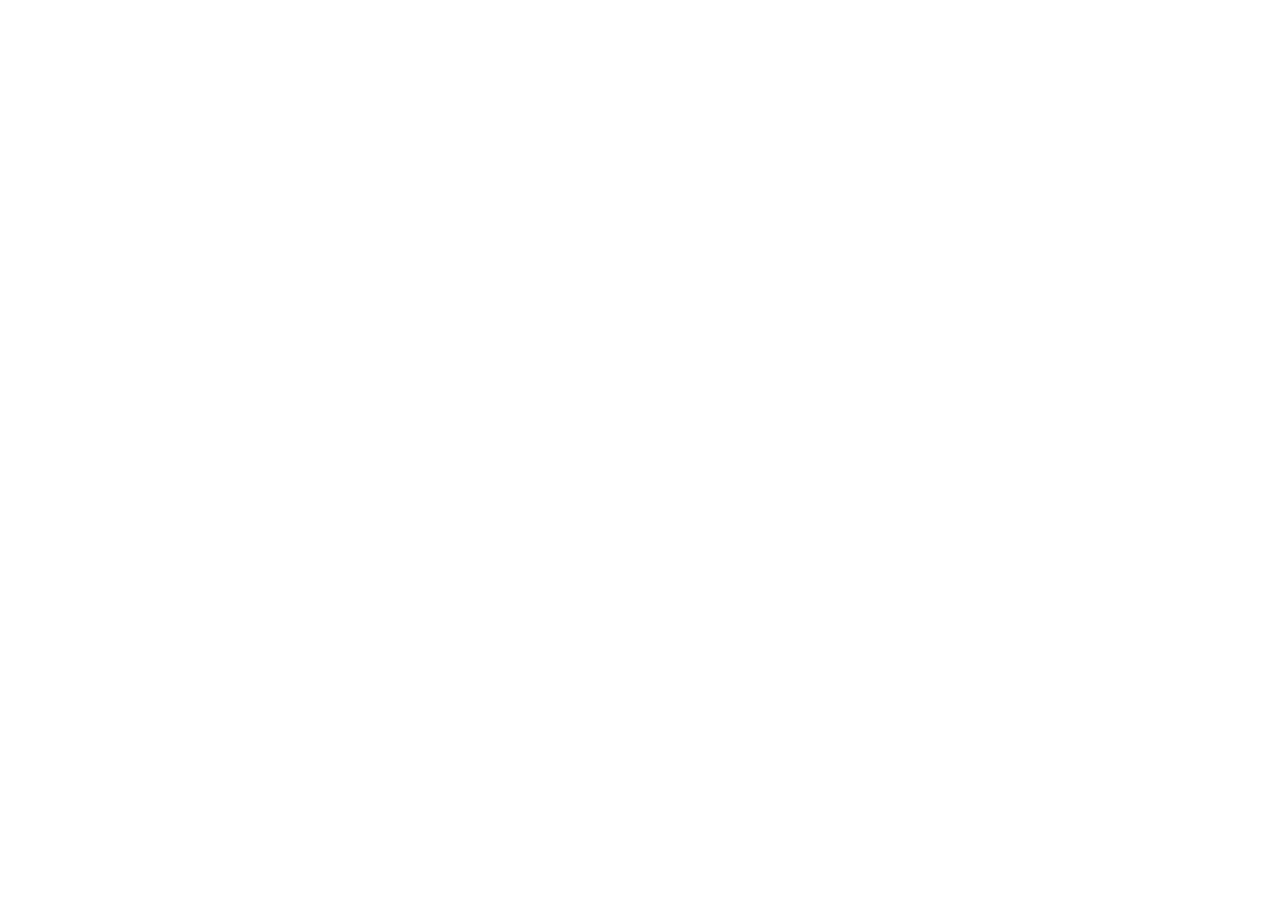
==== home.html @ 89c3694c "first commit" ====
<!DOCTYPE html>
<html lang="en">
<head>
    <meta charset="UTF-8">
    <meta name="viewport" content="width=device-width, initial-scale=1.0">
    <title>PBQ Academy</title>
</head>
<body>
    
</body>
</html>
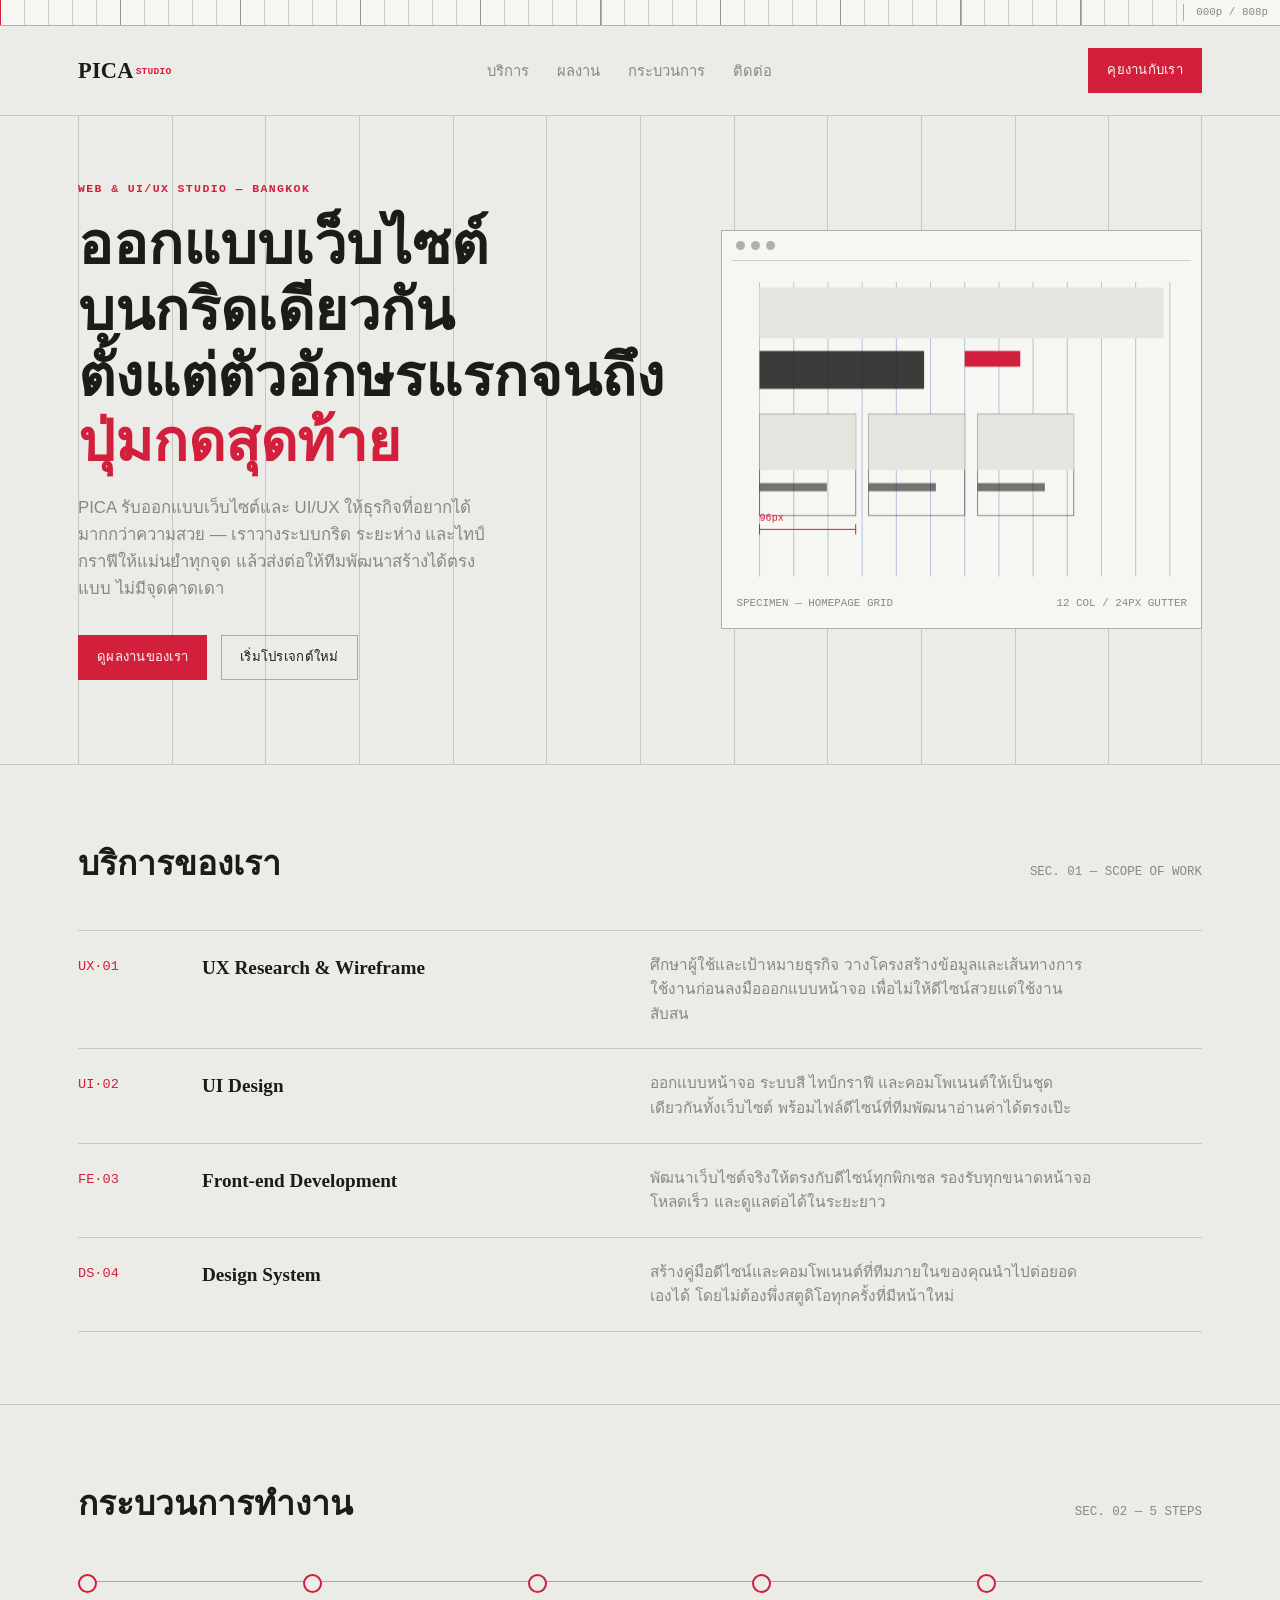
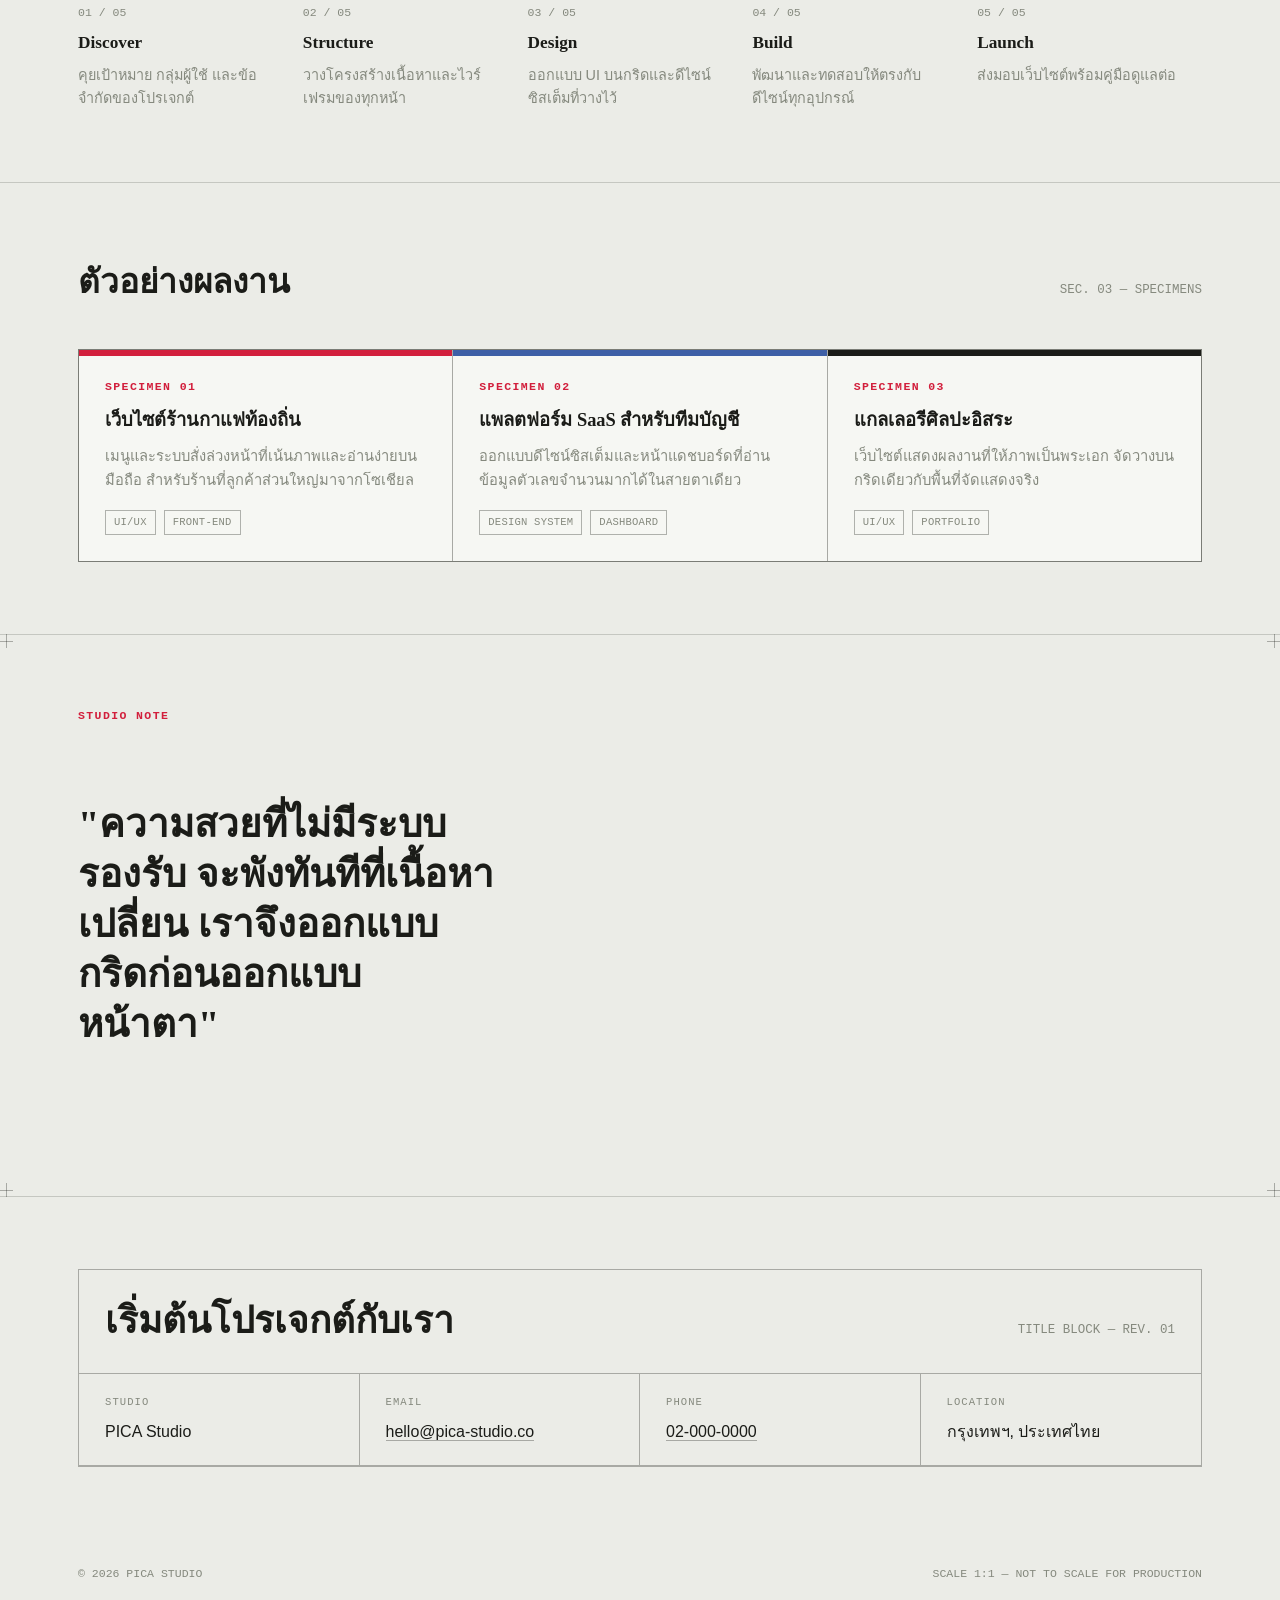
==== commit 88bacc81: "หน้าเว้ป" ====
--- a/home.html
+++ b/home.html
@@ -1,11 +1,1044 @@
 <!DOCTYPE html>
-<html lang="en">
+<html lang="th">
+
 <head>
     <meta charset="UTF-8">
     <meta name="viewport" content="width=device-width, initial-scale=1.0">
-    <title>PBQ Academy</title>
+    <title>PICA — สตูดิโอออกแบบเว็บไซต์ &amp; UI/UX</title>
+    <style>
+        :root {
+            --bg: #EBECE7;
+            --panel: #F6F7F3;
+            --panel-2: #E3E5DE;
+            --ink: #1B1C18;
+            --accent: #D21F3C;
+            --accent-ink: #FFF6F3;
+            --guide: #3E5FA6;
+            --muted: #85897E;
+            --line: rgba(27, 28, 24, .18);
+            --line-strong: rgba(27, 28, 24, .32);
+            --font-display: Georgia, "Noto Serif Thai", "Leelawadee UI", "Times New Roman", serif;
+            --font-body: "Segoe UI", "Leelawadee UI", "Tahoma", "Noto Sans Thai", Helvetica, Arial, sans-serif;
+            --font-mono: "Cascadia Code", Consolas, "SF Mono", Menlo, monospace;
+        }
+
+        @media (prefers-color-scheme: dark) {
+            :root {
+                --bg: #141512;
+                --panel: #1D1E19;
+                --panel-2: #242520;
+                --ink: #ECE9E1;
+                --accent: #FF3B58;
+                --accent-ink: #1A0508;
+                --guide: #7C93D6;
+                --muted: #9A9D90;
+                --line: rgba(236, 233, 225, .16);
+                --line-strong: rgba(236, 233, 225, .30);
+            }
+        }
+
+        :root[data-theme="dark"] {
+            --bg: #141512;
+            --panel: #1D1E19;
+            --panel-2: #242520;
+            --ink: #ECE9E1;
+            --accent: #FF3B58;
+            --accent-ink: #1A0508;
+            --guide: #7C93D6;
+            --muted: #9A9D90;
+            --line: rgba(236, 233, 225, .16);
+            --line-strong: rgba(236, 233, 225, .30);
+        }
+
+        :root[data-theme="light"] {
+            --bg: #EBECE7;
+            --panel: #F6F7F3;
+            --panel-2: #E3E5DE;
+            --ink: #1B1C18;
+            --accent: #D21F3C;
+            --accent-ink: #FFF6F3;
+            --guide: #3E5FA6;
+            --muted: #85897E;
+            --line: rgba(27, 28, 24, .18);
+            --line-strong: rgba(27, 28, 24, .32);
+        }
+
+        * {
+            box-sizing: border-box;
+        }
+
+        html,
+        body {
+            margin: 0;
+            padding: 0;
+        }
+
+        body {
+            background: var(--bg);
+            color: var(--ink);
+            font-family: var(--font-body);
+            font-size: 16px;
+            line-height: 1.6;
+            -webkit-font-smoothing: antialiased;
+            overflow-x: hidden;
+        }
+
+        ::selection {
+            background: var(--accent);
+            color: var(--accent-ink);
+        }
+
+        a {
+            color: inherit;
+        }
+
+        :focus-visible {
+            outline: 2px solid var(--accent);
+            outline-offset: 3px;
+        }
+
+        h1,
+        h2,
+        h3 {
+            font-family: var(--font-display);
+            font-weight: 700;
+            margin: 0;
+            text-wrap: balance;
+        }
+
+        .wrap {
+            max-width: 1180px;
+            margin: 0 auto;
+            padding-left: 28px;
+            padding-right: 28px;
+        }
+
+        @media (max-width:640px) {
+            .wrap {
+                padding-left: 18px;
+                padding-right: 18px;
+            }
+        }
+
+        .mono {
+            font-family: var(--font-mono);
+        }
+
+        .eyebrow {
+            font-family: var(--font-mono);
+            font-size: .72rem;
+            letter-spacing: .12em;
+            text-transform: uppercase;
+            color: var(--accent);
+            font-weight: 600;
+        }
+
+        /* ---------- ruler ---------- */
+        #ruler {
+            position: sticky;
+            top: 0;
+            z-index: 50;
+            height: 26px;
+            background: var(--panel);
+            border-bottom: 1px solid var(--line-strong);
+            display: flex;
+            align-items: center;
+            overflow: hidden;
+        }
+
+        #ruler-ticks {
+            flex: 1;
+            height: 100%;
+            position: relative;
+            background-image:
+                repeating-linear-gradient(90deg, var(--line) 0 1px, transparent 1px 24px),
+                repeating-linear-gradient(90deg, var(--line-strong) 0 1.5px, transparent 1.5px 120px);
+        }
+
+        #ruler-pos {
+            position: absolute;
+            top: 0;
+            bottom: 0;
+            width: 1px;
+            background: var(--accent);
+            left: 0%;
+        }
+
+        #ruler-label {
+            font-family: var(--font-mono);
+            font-size: .68rem;
+            color: var(--muted);
+            padding: 0 12px;
+            white-space: nowrap;
+            border-left: 1px solid var(--line-strong);
+            font-variant-numeric: tabular-nums;
+        }
+
+        /* ---------- header ---------- */
+        header {
+            padding: 22px 0;
+            border-bottom: 1px solid var(--line);
+        }
+
+        .nav-row {
+            display: flex;
+            align-items: center;
+            justify-content: space-between;
+            gap: 24px;
+        }
+
+        .logo {
+            font-family: var(--font-display);
+            font-size: 1.4rem;
+            font-weight: 700;
+            letter-spacing: .01em;
+        }
+
+        .logo sup {
+            font-family: var(--font-mono);
+            font-size: .6rem;
+            color: var(--accent);
+            font-weight: 700;
+            vertical-align: 4px;
+            margin-left: 2px;
+        }
+
+        nav ul {
+            list-style: none;
+            display: flex;
+            gap: 28px;
+            margin: 0;
+            padding: 0;
+        }
+
+        nav a {
+            text-decoration: none;
+            font-size: .92rem;
+            color: var(--muted);
+            border-bottom: 1px solid transparent;
+            padding-bottom: 2px;
+        }
+
+        nav a:hover {
+            color: var(--ink);
+            border-color: var(--line-strong);
+        }
+
+        @media (max-width:640px) {
+            nav ul {
+                display: none;
+            }
+        }
+
+        .btn {
+            display: inline-flex;
+            align-items: center;
+            gap: 8px;
+            font-family: var(--font-mono);
+            font-size: .82rem;
+            letter-spacing: .02em;
+            text-decoration: none;
+            padding: 11px 18px;
+            border: 1px solid var(--line-strong);
+            color: var(--ink);
+            white-space: nowrap;
+        }
+
+        .btn-fill {
+            background: var(--accent);
+            color: var(--accent-ink);
+            border-color: var(--accent);
+        }
+
+        @media (prefers-reduced-motion: no-preference) {
+            .btn {
+                transition: background .15s ease, color .15s ease, border-color .15s ease;
+            }
+        }
+
+        .btn:hover {
+            background: var(--ink);
+            color: var(--bg);
+            border-color: var(--ink);
+        }
+
+        .btn-fill:hover {
+            background: var(--accent);
+            color: var(--accent-ink);
+            filter: brightness(1.1);
+            border-color: var(--accent);
+        }
+
+        /* ---------- crop marks ---------- */
+        .crop {
+            position: relative;
+        }
+
+        .crop-mark {
+            position: absolute;
+            width: 14px;
+            height: 14px;
+            pointer-events: none;
+        }
+
+        .crop-mark::before,
+        .crop-mark::after {
+            content: "";
+            position: absolute;
+            background: var(--line-strong);
+        }
+
+        .crop-mark::before {
+            width: 100%;
+            height: 1px;
+            top: 50%;
+        }
+
+        .crop-mark::after {
+            width: 1px;
+            height: 100%;
+            left: 50%;
+        }
+
+        .cm-tl {
+            top: -1px;
+            left: -1px;
+        }
+
+        .cm-tr {
+            top: -1px;
+            right: -1px;
+        }
+
+        .cm-bl {
+            bottom: -1px;
+            left: -1px;
+        }
+
+        .cm-br {
+            bottom: -1px;
+            right: -1px;
+        }
+
+        /* ---------- hero ---------- */
+        #hero {
+            position: relative;
+            padding: 64px 0 84px;
+        }
+
+        .grid-overlay {
+            position: absolute;
+            inset: 0;
+            z-index: 0;
+            pointer-events: none;
+            display: grid;
+            grid-template-columns: repeat(12, 1fr);
+            gap: 0;
+            max-width: 1180px;
+            margin: 0 auto;
+            padding-left: 28px;
+            padding-right: 28px;
+        }
+
+        .grid-overlay span {
+            border-left: 1px solid var(--line);
+            height: 100%;
+        }
+
+        .grid-overlay span:last-child {
+            border-right: 1px solid var(--line);
+        }
+
+        .hero-inner {
+            position: relative;
+            z-index: 1;
+            display: grid;
+            grid-template-columns: 1.1fr .9fr;
+            gap: 56px;
+            align-items: center;
+        }
+
+        @media (max-width:900px) {
+            .hero-inner {
+                grid-template-columns: 1fr;
+                gap: 40px;
+            }
+        }
+
+        h1.headline {
+            font-size: clamp(2.1rem, 4.6vw, 3.6rem);
+            line-height: 1.14;
+            margin-top: 14px;
+        }
+
+        h1.headline em {
+            font-style: normal;
+            color: var(--accent);
+        }
+
+        .sub {
+            font-size: 1.05rem;
+            color: var(--muted);
+            max-width: 46ch;
+            margin-top: 20px;
+        }
+
+        .cta-row {
+            display: flex;
+            gap: 14px;
+            margin-top: 32px;
+            flex-wrap: wrap;
+        }
+
+        .specimen-frame {
+            background: var(--panel);
+            border: 1px solid var(--line-strong);
+            padding: 10px 10px 16px;
+        }
+
+        .specimen-bar {
+            display: flex;
+            gap: 6px;
+            padding: 0 4px 10px;
+            border-bottom: 1px solid var(--line);
+            margin-bottom: 10px;
+        }
+
+        .specimen-bar span {
+            width: 9px;
+            height: 9px;
+            border-radius: 50%;
+            background: var(--line-strong);
+        }
+
+        canvas {
+            display: block;
+            width: 100%;
+            height: auto;
+        }
+
+        .specimen-cap {
+            display: flex;
+            justify-content: space-between;
+            font-family: var(--font-mono);
+            font-size: .68rem;
+            color: var(--muted);
+            padding: 8px 4px 0;
+            font-variant-numeric: tabular-nums;
+        }
+
+        /* ---------- section shell ---------- */
+        section {
+            padding: 72px 0;
+            border-bottom: 1px solid var(--line);
+        }
+
+        .section-head {
+            display: flex;
+            justify-content: space-between;
+            align-items: baseline;
+            gap: 24px;
+            margin-bottom: 40px;
+            flex-wrap: wrap;
+        }
+
+        .section-head h2 {
+            font-size: clamp(1.5rem, 2.6vw, 2.1rem);
+        }
+
+        .section-num {
+            font-family: var(--font-mono);
+            font-size: .78rem;
+            color: var(--muted);
+            font-variant-numeric: tabular-nums;
+        }
+
+        /* ---------- services (spec sheet) ---------- */
+        .spec-row {
+            display: grid;
+            grid-template-columns: 100px 1fr 1.3fr;
+            gap: 24px;
+            padding: 22px 0;
+            border-top: 1px solid var(--line);
+            align-items: start;
+        }
+
+        .spec-row:last-child {
+            border-bottom: 1px solid var(--line);
+        }
+
+        @media (max-width:720px) {
+            .spec-row {
+                grid-template-columns: 1fr;
+                gap: 8px;
+            }
+        }
+
+        .spec-code {
+            font-family: var(--font-mono);
+            color: var(--accent);
+            font-size: .85rem;
+            padding-top: 3px;
+        }
+
+        .spec-title {
+            font-family: var(--font-display);
+            font-size: 1.2rem;
+            font-weight: 700;
+        }
+
+        .spec-desc {
+            color: var(--muted);
+            font-size: .96rem;
+            max-width: 52ch;
+        }
+
+        /* ---------- process ---------- */
+        .process-strip {
+            display: grid;
+            grid-template-columns: repeat(5, 1fr);
+            gap: 0;
+            position: relative;
+        }
+
+        .process-strip::before {
+            content: "";
+            position: absolute;
+            top: 11px;
+            left: 0;
+            right: 0;
+            height: 1px;
+            background: var(--line-strong);
+        }
+
+        @media (max-width:860px) {
+            .process-strip {
+                grid-template-columns: 1fr;
+                gap: 28px;
+            }
+
+            .process-strip::before {
+                display: none;
+            }
+        }
+
+        .p-step {
+            position: relative;
+            padding-top: 34px;
+            padding-right: 20px;
+        }
+
+        .p-step::before {
+            content: "";
+            position: absolute;
+            top: 4px;
+            left: 0;
+            width: 15px;
+            height: 15px;
+            background: var(--bg);
+            border: 2px solid var(--accent);
+            border-radius: 50%;
+        }
+
+        @media (max-width:860px) {
+            .p-step {
+                padding-top: 0;
+                padding-left: 34px;
+            }
+
+            .p-step::before {
+                top: 2px;
+            }
+        }
+
+        .p-num {
+            font-family: var(--font-mono);
+            font-size: .72rem;
+            color: var(--muted);
+            font-variant-numeric: tabular-nums;
+        }
+
+        .p-title {
+            font-family: var(--font-display);
+            font-weight: 700;
+            font-size: 1.08rem;
+            margin-top: 6px;
+        }
+
+        .p-desc {
+            color: var(--muted);
+            font-size: .9rem;
+            margin-top: 8px;
+            max-width: 26ch;
+        }
+
+        /* ---------- specimens / work ---------- */
+        .spec-grid {
+            display: grid;
+            grid-template-columns: repeat(3, 1fr);
+            gap: 1px;
+            background: var(--line-strong);
+            border: 1px solid var(--line-strong);
+        }
+
+        @media (max-width:860px) {
+            .spec-grid {
+                grid-template-columns: 1fr;
+            }
+        }
+
+        .work-card {
+            background: var(--panel);
+            padding: 26px;
+            position: relative;
+        }
+
+        .swatch {
+            height: 6px;
+            margin: -26px -26px 22px;
+        }
+
+        .work-card .eyebrow {
+            display: block;
+            margin-bottom: 10px;
+        }
+
+        .work-card h3 {
+            font-size: 1.15rem;
+            margin-bottom: 10px;
+        }
+
+        .work-card p {
+            color: var(--muted);
+            font-size: .92rem;
+            margin: 0 0 18px;
+        }
+
+        .tag-row {
+            display: flex;
+            gap: 8px;
+            flex-wrap: wrap;
+        }
+
+        .tag {
+            font-family: var(--font-mono);
+            font-size: .66rem;
+            color: var(--muted);
+            border: 1px solid var(--line-strong);
+            padding: 3px 8px;
+            letter-spacing: .02em;
+        }
+
+        /* ---------- philosophy ---------- */
+        #philosophy {
+            text-align: left;
+        }
+
+        .quote {
+            font-family: var(--font-display);
+            font-style: normal;
+            font-weight: 700;
+            font-size: clamp(1.5rem, 3.2vw, 2.4rem);
+            line-height: 1.3;
+            max-width: 22ch;
+            position: relative;
+            padding: 36px 0;
+        }
+
+        .quote::before,
+        .quote::after {
+            font-family: var(--font-mono);
+            color: var(--accent);
+            font-size: 1rem;
+        }
+
+        /* ---------- contact / title block ---------- */
+        #contact {
+            border-bottom: none;
+        }
+
+        .title-block {
+            border: 1px solid var(--line-strong);
+        }
+
+        .tb-head {
+            display: flex;
+            justify-content: space-between;
+            align-items: baseline;
+            padding: 22px 26px;
+            border-bottom: 1px solid var(--line-strong);
+            gap: 20px;
+            flex-wrap: wrap;
+        }
+
+        .tb-head h2 {
+            font-size: clamp(1.6rem, 3vw, 2.3rem);
+        }
+
+        .tb-grid {
+            display: grid;
+            grid-template-columns: repeat(4, 1fr);
+        }
+
+        @media (max-width:760px) {
+            .tb-grid {
+                grid-template-columns: repeat(2, 1fr);
+            }
+        }
+
+        .tb-cell {
+            padding: 20px 26px;
+            border-right: 1px solid var(--line-strong);
+            border-bottom: 1px solid var(--line-strong);
+        }
+
+        .tb-cell:nth-child(4n) {
+            border-right: none;
+        }
+
+        @media (max-width:760px) {
+            .tb-cell:nth-child(2n) {
+                border-right: none;
+            }
+        }
+
+        .tb-label {
+            font-family: var(--font-mono);
+            font-size: .66rem;
+            letter-spacing: .1em;
+            color: var(--muted);
+            text-transform: uppercase;
+        }
+
+        .tb-value {
+            margin-top: 8px;
+            font-size: 1rem;
+        }
+
+        .tb-value a {
+            text-decoration: none;
+            border-bottom: 1px solid var(--line-strong);
+        }
+
+        .tb-value a:hover {
+            border-color: var(--accent);
+            color: var(--accent);
+        }
+
+        footer {
+            padding: 26px 0 50px;
+        }
+
+        .foot-row {
+            display: flex;
+            justify-content: space-between;
+            color: var(--muted);
+            font-family: var(--font-mono);
+            font-size: .72rem;
+            flex-wrap: wrap;
+            gap: 8px;
+        }
+    </style>
 </head>
+
 <body>
-    
+
+    <div id="ruler">
+        <div id="ruler-ticks">
+            <div id="ruler-pos"></div>
+        </div>
+        <div id="ruler-label" class="mono">000p / 000p</div>
+    </div>
+
+    <header>
+        <div class="wrap nav-row">
+            <div class="logo">PICA<sup>STUDIO</sup></div>
+            <nav>
+                <ul>
+                    <li><a href="#services">บริการ</a></li>
+                    <li><a href="#work">ผลงาน</a></li>
+                    <li><a href="#process">กระบวนการ</a></li>
+                    <li><a href="#contact">ติดต่อ</a></li>
+                </ul>
+            </nav>
+            <a class="btn btn-fill" href="#contact">คุยงานกับเรา</a>
+        </div>
+    </header>
+
+    <section id="hero">
+        <div class="grid-overlay" aria-hidden="true">
+            <span></span><span></span><span></span><span></span><span></span><span></span>
+            <span></span><span></span><span></span><span></span><span></span><span></span>
+        </div>
+        <div class="wrap hero-inner">
+            <div>
+                <div class="eyebrow">WEB &amp; UI/UX STUDIO — BANGKOK</div>
+                <h1 class="headline">ออกแบบเว็บไซต์บนกริดเดียวกัน<br>ตั้งแต่ตัวอักษรแรกจนถึง<em>ปุ่มกดสุดท้าย</em></h1>
+                <p class="sub">PICA รับออกแบบเว็บไซต์และ UI/UX ให้ธุรกิจที่อยากได้มากกว่าความสวย — เราวางระบบกริด
+                    ระยะห่าง และไทป์กราฟีให้แม่นยำทุกจุด แล้วส่งต่อให้ทีมพัฒนาสร้างได้ตรงแบบ ไม่มีจุดคาดเดา</p>
+                <div class="cta-row">
+                    <a class="btn btn-fill" href="#work">ดูผลงานของเรา</a>
+                    <a class="btn" href="#contact">เริ่มโปรเจกต์ใหม่</a>
+                </div>
+            </div>
+            <div class="specimen-frame">
+                <div class="specimen-bar"><span></span><span></span><span></span></div>
+                <canvas id="specimen" width="640" height="440"></canvas>
+                <div class="specimen-cap">
+                    <span>SPECIMEN — HOMEPAGE GRID</span>
+                    <span>12 COL / 24PX GUTTER</span>
+                </div>
+            </div>
+        </div>
+    </section>
+
+    <section id="services">
+        <div class="wrap">
+            <div class="section-head">
+                <h2>บริการของเรา</h2>
+                <div class="section-num mono">SEC. 01 — SCOPE OF WORK</div>
+            </div>
+
+            <div class="spec-row">
+                <div class="spec-code">UX·01</div>
+                <div class="spec-title">UX Research &amp; Wireframe</div>
+                <div class="spec-desc">ศึกษาผู้ใช้และเป้าหมายธุรกิจ
+                    วางโครงสร้างข้อมูลและเส้นทางการใช้งานก่อนลงมือออกแบบหน้าจอ เพื่อไม่ให้ดีไซน์สวยแต่ใช้งานสับสน</div>
+            </div>
+            <div class="spec-row">
+                <div class="spec-code">UI·02</div>
+                <div class="spec-title">UI Design</div>
+                <div class="spec-desc">ออกแบบหน้าจอ ระบบสี ไทป์กราฟี และคอมโพเนนต์ให้เป็นชุดเดียวกันทั้งเว็บไซต์
+                    พร้อมไฟล์ดีไซน์ที่ทีมพัฒนาอ่านค่าได้ตรงเป๊ะ</div>
+            </div>
+            <div class="spec-row">
+                <div class="spec-code">FE·03</div>
+                <div class="spec-title">Front-end Development</div>
+                <div class="spec-desc">พัฒนาเว็บไซต์จริงให้ตรงกับดีไซน์ทุกพิกเซล รองรับทุกขนาดหน้าจอ โหลดเร็ว
+                    และดูแลต่อได้ในระยะยาว</div>
+            </div>
+            <div class="spec-row">
+                <div class="spec-code">DS·04</div>
+                <div class="spec-title">Design System</div>
+                <div class="spec-desc">สร้างคู่มือดีไซน์และคอมโพเนนต์ที่ทีมภายในของคุณนำไปต่อยอดเองได้
+                    โดยไม่ต้องพึ่งสตูดิโอทุกครั้งที่มีหน้าใหม่</div>
+            </div>
+        </div>
+    </section>
+
+    <section id="process">
+        <div class="wrap">
+            <div class="section-head">
+                <h2>กระบวนการทำงาน</h2>
+                <div class="section-num mono">SEC. 02 — 5 STEPS</div>
+            </div>
+            <div class="process-strip">
+                <div class="p-step">
+                    <div class="p-num">01 / 05</div>
+                    <div class="p-title">Discover</div>
+                    <div class="p-desc">คุยเป้าหมาย กลุ่มผู้ใช้ และข้อจำกัดของโปรเจกต์</div>
+                </div>
+                <div class="p-step">
+                    <div class="p-num">02 / 05</div>
+                    <div class="p-title">Structure</div>
+                    <div class="p-desc">วางโครงสร้างเนื้อหาและไวร์เฟรมของทุกหน้า</div>
+                </div>
+                <div class="p-step">
+                    <div class="p-num">03 / 05</div>
+                    <div class="p-title">Design</div>
+                    <div class="p-desc">ออกแบบ UI บนกริดและดีไซน์ซิสเต็มที่วางไว้</div>
+                </div>
+                <div class="p-step">
+                    <div class="p-num">04 / 05</div>
+                    <div class="p-title">Build</div>
+                    <div class="p-desc">พัฒนาและทดสอบให้ตรงกับดีไซน์ทุกอุปกรณ์</div>
+                </div>
+                <div class="p-step">
+                    <div class="p-num">05 / 05</div>
+                    <div class="p-title">Launch</div>
+                    <div class="p-desc">ส่งมอบเว็บไซต์พร้อมคู่มือดูแลต่อ</div>
+                </div>
+            </div>
+        </div>
+    </section>
+
+    <section id="work">
+        <div class="wrap">
+            <div class="section-head">
+                <h2>ตัวอย่างผลงาน</h2>
+                <div class="section-num mono">SEC. 03 — SPECIMENS</div>
+            </div>
+            <div class="spec-grid">
+                <div class="work-card">
+                    <div class="swatch" style="background:var(--accent)"></div>
+                    <span class="eyebrow">SPECIMEN 01</span>
+                    <h3>เว็บไซต์ร้านกาแฟท้องถิ่น</h3>
+                    <p>เมนูและระบบสั่งล่วงหน้าที่เน้นภาพและอ่านง่ายบนมือถือ สำหรับร้านที่ลูกค้าส่วนใหญ่มาจากโซเชียล</p>
+                    <div class="tag-row"><span class="tag">UI/UX</span><span class="tag">FRONT-END</span></div>
+                </div>
+                <div class="work-card">
+                    <div class="swatch" style="background:var(--guide)"></div>
+                    <span class="eyebrow">SPECIMEN 02</span>
+                    <h3>แพลตฟอร์ม SaaS สำหรับทีมบัญชี</h3>
+                    <p>ออกแบบดีไซน์ซิสเต็มและหน้าแดชบอร์ดที่อ่านข้อมูลตัวเลขจำนวนมากได้ในสายตาเดียว</p>
+                    <div class="tag-row"><span class="tag">DESIGN SYSTEM</span><span class="tag">DASHBOARD</span></div>
+                </div>
+                <div class="work-card">
+                    <div class="swatch" style="background:var(--ink)"></div>
+                    <span class="eyebrow">SPECIMEN 03</span>
+                    <h3>แกลเลอรีศิลปะอิสระ</h3>
+                    <p>เว็บไซต์แสดงผลงานที่ให้ภาพเป็นพระเอก จัดวางบนกริดเดียวกับพื้นที่จัดแสดงจริง</p>
+                    <div class="tag-row"><span class="tag">UI/UX</span><span class="tag">PORTFOLIO</span></div>
+                </div>
+            </div>
+        </div>
+    </section>
+
+    <section id="philosophy" class="crop">
+        <div class="crop-mark cm-tl"></div>
+        <div class="crop-mark cm-tr"></div>
+        <div class="crop-mark cm-bl"></div>
+        <div class="crop-mark cm-br"></div>
+        <div class="wrap">
+            <div class="eyebrow">STUDIO NOTE</div>
+            <p class="quote">"ความสวยที่ไม่มีระบบรองรับ จะพังทันทีที่เนื้อหาเปลี่ยน เราจึงออกแบบกริดก่อนออกแบบหน้าตา"
+            </p>
+        </div>
+    </section>
+
+    <section id="contact">
+        <div class="wrap">
+            <div class="title-block">
+                <div class="tb-head">
+                    <h2>เริ่มต้นโปรเจกต์กับเรา</h2>
+                    <div class="section-num mono">TITLE BLOCK — REV. 01</div>
+                </div>
+                <div class="tb-grid">
+                    <div class="tb-cell">
+                        <div class="tb-label">Studio</div>
+                        <div class="tb-value">PICA Studio</div>
+                    </div>
+                    <div class="tb-cell">
+                        <div class="tb-label">Email</div>
+                        <div class="tb-value"><a href="mailto:hello@pica-studio.co">hello@pica-studio.co</a></div>
+                    </div>
+                    <div class="tb-cell">
+                        <div class="tb-label">Phone</div>
+                        <div class="tb-value"><a href="tel:+66200000000">02-000-0000</a></div>
+                    </div>
+                    <div class="tb-cell">
+                        <div class="tb-label">Location</div>
+                        <div class="tb-value">กรุงเทพฯ, ประเทศไทย</div>
+                    </div>
+                </div>
+            </div>
+        </div>
+    </section>
+
+    <footer>
+        <div class="wrap foot-row">
+            <span>© 2026 PICA STUDIO</span>
+            <span>SCALE 1:1 — NOT TO SCALE FOR PRODUCTION</span>
+        </div>
+    </footer>
+
+    <script>
+        (function () {
+            var pos = document.getElementById('ruler-pos');
+            var label = document.getElementById('ruler-label');
+
+            function pad(n) { n = Math.round(n); return String(n).padStart(3, '0'); }
+
+            function updateRuler() {
+                var doc = document.documentElement;
+                var max = Math.max(1, doc.scrollHeight - window.innerHeight);
+                var ratio = Math.min(1, window.scrollY / max);
+                var totalPicas = Math.round(doc.scrollHeight / 4);
+                var currentPicas = Math.round(ratio * totalPicas);
+                pos.style.left = (ratio * 100) + '%';
+                label.textContent = pad(currentPicas) + 'p / ' + pad(totalPicas) + 'p';
+            }
+
+            window.addEventListener('scroll', updateRuler, { passive: true });
+            window.addEventListener('resize', updateRuler);
+            updateRuler();
+
+            var canvas = document.getElementById('specimen');
+            var ctx = canvas.getContext('2d');
+
+            function drawSpecimen() {
+                var dpr = window.devicePixelRatio || 1;
+                var w = canvas.clientWidth || 600;
+                var h = w * (440 / 640);
+                canvas.width = w * dpr;
+                canvas.height = h * dpr;
+                canvas.style.height = h + 'px';
+                ctx.setTransform(dpr, 0, 0, dpr, 0, 0);
+
+                var ink = getComputedStyle(document.body).getPropertyValue('--ink').trim() || '#1B1C18';
+                var accent = getComputedStyle(document.body).getPropertyValue('--accent').trim() || '#D21F3C';
+                var guide = getComputedStyle(document.body).getPropertyValue('--guide').trim() || '#3E5FA6';
+                var panel2 = getComputedStyle(document.body).getPropertyValue('--panel-2').trim() || '#E3E5DE';
+
+                ctx.clearRect(0, 0, w, h);
+
+                var margin = w * 0.06;
+                var cols = 12, gutter = w * 0.014;
+                var colW = (w - margin * 2 - gutter * (cols - 1)) / cols;
+
+                ctx.strokeStyle = guide;
+                ctx.globalAlpha = 0.35;
+                ctx.lineWidth = 1;
+                for (var i = 0; i <= cols; i++) {
+                    var x = margin + i * (colW + gutter);
+                    ctx.beginPath(); ctx.moveTo(x, margin * 0.4); ctx.lineTo(x, h - margin * 0.4); ctx.stroke();
+                }
+                ctx.globalAlpha = 1;
+
+                ctx.fillStyle = panel2;
+                ctx.fillRect(margin, margin * 0.6, w - margin * 2, h * 0.16);
+
+                ctx.fillStyle = ink;
+                ctx.globalAlpha = 0.85;
+                ctx.fillRect(margin, margin * 0.6 + h * 0.2, colW * 5 + gutter * 4, h * 0.12);
+                ctx.globalAlpha = 1;
+
+                ctx.fillStyle = accent;
+                ctx.fillRect(margin + colW * 6 + gutter * 6, margin * 0.6 + h * 0.2, colW * 2, h * 0.05);
+
+                var cardY = margin * 0.6 + h * 0.4;
+                var cardH = h * 0.32;
+                var cardW = colW * 3 + gutter * 2;
+                for (var c = 0; c < 3; c++) {
+                    var cx = margin + c * (cardW + gutter * 2);
+                    ctx.strokeStyle = ink;
+                    ctx.globalAlpha = 0.5;
+                    ctx.strokeRect(cx, cardY, cardW, cardH);
+                    ctx.globalAlpha = 1;
+                    ctx.fillStyle = panel2;
+                    ctx.fillRect(cx, cardY, cardW, cardH * 0.55);
+                    ctx.fillStyle = ink;
+                    ctx.globalAlpha = 0.6;
+                    ctx.fillRect(cx, cardY + cardH * 0.68, cardW * 0.7, cardH * 0.08);
+                    ctx.globalAlpha = 1;
+                }
+
+                ctx.strokeStyle = accent;
+                ctx.lineWidth = 1;
+                var dimY = cardY + cardH + margin * 0.5;
+                ctx.beginPath(); ctx.moveTo(margin, dimY); ctx.lineTo(margin + cardW, dimY); ctx.stroke();
+                ctx.beginPath(); ctx.moveTo(margin, dimY - 5); ctx.lineTo(margin, dimY + 5); ctx.stroke();
+                ctx.beginPath(); ctx.moveTo(margin + cardW, dimY - 5); ctx.lineTo(margin + cardW, dimY + 5); ctx.stroke();
+
+                ctx.fillStyle = accent;
+                ctx.font = (w * 0.022) + 'px Consolas, monospace';
+                ctx.fillText(Math.round(cardW) + 'px', margin, dimY - 8);
+            }
+
+            drawSpecimen();
+            window.addEventListener('resize', drawSpecimen);
+        })();
+    </script>
 </body>
+
 </html>
